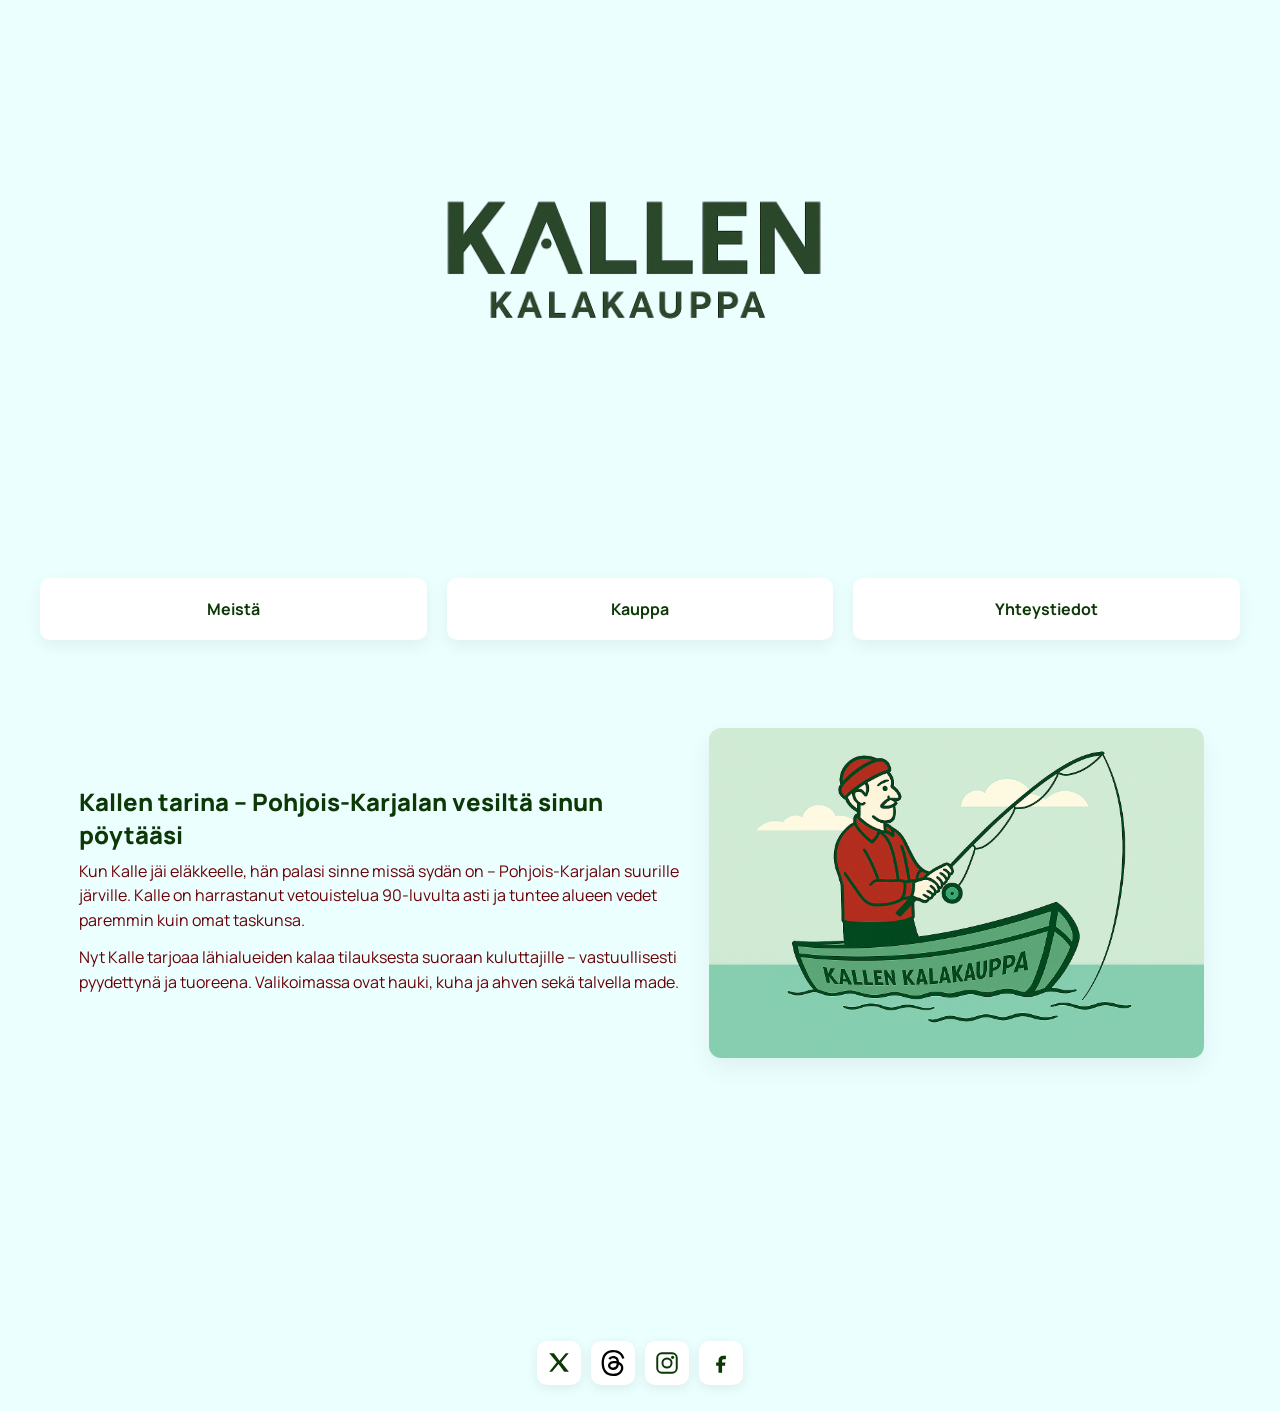
==== info.html @ 75b1b57a "Add files via upload metatiedot lisätty + päivitetty html kuvauksia" ====
<!DOCTYPE html>
<html lang="fi">
<head>
  <meta charset="UTF-8" />
  <meta name="viewport" content="width=device-width, initial-scale=1" />
  <title>Mikä on Kallen kalakauppa?</title>
  <meta name="Info sivu Kallen kalakaupasta" content="Kallen tarina. Vastuullista kalaa Pohjois-Karjalasta." />

  <!-- Ulkoinen tyyli + cache-buster -->
  <link rel="stylesheet" href="./tyylit.css?v=13" />
</head>
<body>

  <!-- ===== HEADER ===== -->
  <header class="site-header container">
    <!-- Logo keskitettynä -->
    <a href="index.html" class="brand" aria-label="Etusivu">
      <img src="KallenkalakauppaLogo.png" alt="Kallen kalakauppa" />
    </a>

    <!-- Burger (näkyy vain mobiilissa) -->
    <button class="burger" aria-label="Avaa valikko" aria-controls="paanav" aria-expanded="false">
      <!-- Inline-SVG: ei rikkoudu poluista -->
      <svg xmlns="http://www.w3.org/2000/svg" width="28" height="28"
           viewBox="0 0 24 24" aria-hidden="true" focusable="false">
        <path d="M3 6H21M3 12H21M3 18H21"
              stroke="#0C3806" stroke-width="2.2" stroke-linecap="round" fill="none"/>
      </svg>
    </button>

    <!-- Päänavigaatio: MOBIILISSA piilossa, aukeaa burgerista.
         TABLET/DESKTOP: PIILOSSA kokonaan (laatikot toimivat navigaationa) -->
    <nav id="paanav" class="nav" aria-label="Päänavigaatio">
      <ul>
        <li><a href="info.html">Meistä</a></li>
        <li><a href="kauppa.html">Kauppa</a></li>
        <li><a href="yhteystiedot.html">Yhteystiedot</a></li>
      </ul>
    </nav>
  </header>

  <!-- ===== LINKKIBOXIT (AINOA sisäinen navigaatio tablet/desktopissa) ===== -->
  <section class="links container" aria-label="Pikalinkit">
    <a class="box" href="info.html">Meistä</a>
    <a class="box" href="kauppa.html">Kauppa</a>
    <a class="box" href="yhteystiedot.html">Yhteystiedot</a>
  </section>

  <!-- ===== SISÄLTÖ ===== -->
  <main class="content container">

    <!-- ===== KALLEN TARINA + KUVA ===== -->
    <section class="story container" aria-labelledby="kallen-tarina-otsikko">
      <div class="story-grid">

        <!-- Teksti ENSIN pienillä näytöillä -->
        <article class="story-text">
          <h2 id="kallen-tarina-otsikko">Kallen tarina – Pohjois‑Karjalan vesiltä sinun pöytääsi</h2>

          <p>Kun Kalle jäi eläkkeelle, hän palasi sinne missä sydän on – Pohjois‑Karjalan suurille järville. Kalle on harrastanut vetouistelua 90‑luvulta asti ja tuntee alueen vedet paremmin kuin omat taskunsa.</p>

          <p>Nyt Kalle tarjoaa lähialueiden kalaa tilauksesta suoraan kuluttajille – vastuullisesti pyydettynä ja tuoreena. Valikoimassa ovat hauki, kuha ja ahven sekä talvella made.</p>

         

        </article>

        <!-- Kuva TOISENA pienillä näytöillä -->
        <figure class="story-image">
          <!-- Käytä viimeisintä kalastajakuvaa, jossa veneen kyljessä on teksti -->
          <img src="kalle.png"
               alt="Kalastaja punaisessa pipossa ja takissa seisoo veneessä ja kalastaa. Veneen kyljessä lukee KALLEN KALAKAUPPA." />
        </figure>

      </div>
    </section>
    <!-- ===== /KALLEN TARINA + KUVA ===== -->

  </main>

  <!-- ===== FOOTER (some-ikonit, skaalautuvat ja keskitetyt) ===== -->
  <footer class="site-footer" role="contentinfo">
    <nav class="social-icons container" aria-label="Sosiaalisen median linkit">
      <a class="social-link" href="https://x.com" target="_blank" rel="noopener" aria-label="X">
        <img src="x.svg" alt="X" />
      </a>
      <a class="social-link" href="https://threads.net" target="_blank" rel="noopener" aria-label="Threads">
        <img src="threads.svg" alt="Threads" />
      </a>
      <a class="social-link" href="https://instagram.com" target="_blank" rel="noopener" aria-label="Instagram">
        <img src="instagram.svg" alt="Instagram" />
      </a>
      <a class="social-link" href="https://facebook.com" target="_blank" rel="noopener" aria-label="Facebook">
        <img src="facebook.svg" alt="Facebook" />
      </a>
    </nav>
  </footer>

  <!-- ===== JS: burger avaa/sulkee valikon MOBIILISSA ===== -->
  <script>
    (function () {
      const burger = document.querySelector('.burger');
      const nav    = document.getElementById('paanav');
      if (!burger || !nav) return;

      function toggleNav(force) {
        const open = (typeof force === 'boolean') ? force : !nav.classList.contains('open');
        nav.classList.toggle('open', open);
        burger.setAttribute('aria-expanded', open ? 'true' : 'false');
      }

      burger.addEventListener('click', () => toggleNav());

      // Sulje ESC:llä
      window.addEventListener('keydown', (e) => { if (e.key === 'Escape') toggleNav(false); });

      // Sulje klikkaamalla ulkopuolelle
      document.addEventListener('click', (e) => {
        if (!nav.contains(e.target) && !burger.contains(e.target)) toggleNav(false);
      });

      // Kun siirrytään tablet/desktopiin, resetoi tila (nav piilossa isolla ruudulla)
      const mql = window.matchMedia('(min-width: 768px)');
      function onChange(e){
        if (e.matches) { nav.classList.remove('open'); burger.setAttribute('aria-expanded', 'false'); }
      }
      if (mql.addEventListener) mql.addEventListener('change', onChange);
      else mql.addListener(onChange);
    })();
  </script>

</body>
</html>
---- tyylit.css ----
/* ===========================
   FONTIT JA PERUSMUUTTUJAT
   =========================== */
@import url('https://fonts.googleapis.com/css2?family=Manrope:wght@300;400;500;600;700;800&display=swap');

:root{
  --bg: #ECFFFF;      /* tausta */
  --text: #0C3806;    /* pääteksti */
  --accent: #690006;  /* korostus */
  --maxw: 1200px;
  --gap: 20px;
  --radius: 10px;
}

html { font-size: 16px; }
* { box-sizing: border-box; }

body{
  margin: 0;
  font-family: 'Manrope', Arial, sans-serif;
  background: var(--bg);
  color: var(--text);
  min-height: 100vh;
  display: flex;
  flex-direction: column;
}

/* Keskityskontti */
.container{
  width: min(100% - 2rem, var(--maxw));
  margin-inline: auto;
}

/* ===========================
   HEADER + NAV (MOBIILI ENsin)
   =========================== */
.site-header{
  display: grid;
  grid-template-columns: 1fr auto;          /* brand | burger */
  grid-template-areas:
    "brand burger"
    "nav   nav";
  align-items: center;
  justify-items: center;                     /* keskittää solujen sisällön */
  gap: 10px 12px;
  padding: 14px 0;
  text-align: center;
}

.brand{
  grid-area: brand;
  display: inline-flex;
  align-items: center;
  justify-content: center;
  text-decoration: none;
  color: inherit;
}

.brand img{
  height: clamp(60px, 9vw, 140px);
  width: auto;
  max-width: 90vw;
}

.burger{
  grid-area: burger;
  appearance: none;
  border: 0;
  background: transparent;
  padding: 0;
  margin: 0;
  width: 44px;
  height: 44px;
  cursor: pointer;
  display: inline-flex;
  align-items: center;
  justify-content: center;
}

.burger svg, .burger img{
  width: 28px;
  height: 28px;
  display: block;
}

/* Nav: OLETUKSENA PIILOSSA mobiilissa; näkyy vain .open-luokalla */
.nav{
  grid-area: nav;
  display: none;
  background: #fff;
  border: 1px solid rgba(0,0,0,.08);
  box-shadow: 0 6px 18px rgba(0,0,0,.06);
  border-radius: 12px;
  padding: .4rem;
}
.nav.open{ display: block; }

.nav ul{
  list-style: none;
  margin: 0;
  padding: 0;
  display: flex;
  flex-direction: column; /* mobiilissa pystylistana */
  gap: 6px;
  align-items: center;
  justify-content: center;
  text-align: center;
}

.nav a{
  display: block;
  padding: .6rem 1rem;
  color: var(--text);
  text-decoration: none;
  border-radius: 999px;
}
.nav a:hover{
  background: rgba(0,0,0,.06);
}

/* ===========================
   LINKKIBOXIT
   =========================== */
/* Mobiili: laatikot PIILOSSA (käytetään burgeria) */
.links{
  display: none;
}

/* Laatikon ulkoasu (aktiivinen vasta tabletista ylöspäin) */
.box{
  background: #fff;
  padding: 20px;
  border-radius: var(--radius);
  box-shadow: 0 6px 16px rgba(0,0,0,.06);
  font-weight: 700;
  color: var(--text);
  text-decoration: none;
  text-align: center;
  transition: transform .15s ease, box-shadow .15s ease, background-color .15s ease;
}
.box:hover{
  transform: translateY(-2px);
  box-shadow: 0 10px 24px rgba(0,0,0,.10);
}

/* ===========================
   SISÄLTÖ
   =========================== */
.content{
  display: flex;
  flex-direction: column;
  align-items: center;     /* keskitys */
  gap: 12px;
  padding: 20px;
  text-align: center;
}

textarea{
  width: min(100%, 900px);
  height: 200px;
  padding: 10px;
  font-size: 16px;
  border-radius: 8px;
  border: 1px solid rgba(0,0,0,.15);
  outline: none;
}

/* ===========================
   FOOTER (pienet, skaalautuvat ikonit – keskitetty)
   =========================== */
.site-footer {
  margin-top: 200px;
  padding: 18px 0 26px;
  text-align: center;
  background: var(--bg);

}

.social-icons{
  display: grid;
  grid-auto-flow: column;
  grid-auto-columns: max-content;
  justify-content: center;  /* keskitys */
  align-items: center;
  gap: 10px;
  margin-inline: auto;
}

.social-link{
  display: inline-flex;
  align-items: center;
  justify-content: center;
  width: clamp(28px, 6vw, 44px);
  height: clamp(28px, 6vw, 44px);
  border-radius: 10px;
  background: #fff;
  box-shadow: 0 3px 12px rgba(0,0,0,.08);
  transition: transform .15s ease, box-shadow .15s ease, outline-color .15s ease;
  color: var(--text); /* jos käytät inline-SVG + currentColor */
}
.social-link img, .social-link svg{
  width: 60%;
  height: 60%;
  display: block;
}
.social-link:hover, .social-link:focus{
  transform: translateY(-1px);
  box-shadow: 0 6px 16px rgba(0,0,0,.12);
  outline: 2px solid var(--accent);
  outline-offset: 2px;
}

/* MEDIA-QUERYT  */
/* TABLET ≥ 768px:
   - Burger piiloon
   - HEADER-NAV PIILOSSA kokonaan (käytetään laatikoita)
   - Linkkiboksit  päällekkäin*/


   /* TABLET ≥ 768px */

@media (min-width: 768px){
  .burger { display: none; }
  .nav { display: none !important; }

  .links{
    display: grid !important;
    grid-template-columns: 1fr;   /* <-- päällekkäin (yksi sarake) */
    gap: var(--gap);
    margin: 40px auto;
    text-align: center;
    
  }
}

/* DESKTOP ≥ 1024px:
   - Linkkiboksit 3 sarakkeeksi
*/
@media (min-width: 1024px){
  .links{ grid-template-columns: repeat(3, 1fr); }
}

/* Hyvin kapeat puhelimet → some-ikonit voivat rivittyä kahteen */
@media (max-width: 360px){
  .social-icons{
    grid-auto-flow: row;
    grid-template-columns: repeat(2, minmax(28px, 1fr));
    gap: 10px 14px;
  }
}

/* SUURENNETTU JA SKAALAUTUVA LOGO */
  
.site-header img {
  height: 500px;
  width: auto;
}

/* Otsikot */

h2 {color: #690006}
h3 {color: #0C3806}
h4 {color:#690006}
h6 {font-size: 8px;}

/* ===== KALLEN TARINA + KUVA ===== */
.story {
  padding: 20px 0 32px;
}

.story-grid {
  display: grid;
  grid-template-columns: 1fr;    /* mobiili: pinottu */
  gap: clamp(16px, 3vw, 28px);
  align-items: center;
}

/* Tekstilohko */
.story-text {
  order: 1;                      /* mobiilissa teksti ensin */
  text-align: left;
}

.story-text h2 {
  color: var(--text);
  font-weight: 800;
  margin: 0 0 8px 0;
}

.story-text p {
  margin: 0 0 12px 0;
  line-height: 1.55;
}

.selling-points {
  margin: 4px 0 16px 1.2rem;
  padding: 0;
}
.selling-points li {
  margin-bottom: 6px;
}

/* Toimintapainike */
.btn-cta {
  display: inline-block;
  background: var(--text);
  color: #fff;
  text-decoration: none;
  padding: 10px 16px;
  border-radius: 10px;
  transition: transform .15s ease, box-shadow .15s ease, background-color .15s ease;
}
.btn-cta:hover,
.btn-cta:focus {
  background: var(--accent);
  box-shadow: 0 8px 20px rgba(0,0,0,.14);
  outline: 2px solid var(--accent);
  outline-offset: 2px;
}

/* Kuvan lohko */
.story-image {
  order: 2;                      /* mobiilissa kuva toisena */
  margin: 0;
  text-align: center;
}
.story-image img {
  width: 100%;
  height: auto;
  max-width: 720px;              /* rajoita leveyttä isoilla näytöillä */
  border-radius: 12px;
  box-shadow: 0 10px 24px rgba(0,0,0,.06);
}

/* --- Tablet & Desktop: vierekkäin --- */
@media (min-width: 768px) {
  .story-grid {
    grid-template-columns: 1.1fr 0.9fr; /* teksti hieman leveämpi */
  }
  .story-text { order: 1; }
  .story-image { order: 2; }
}

/* --- Leveillä näytöillä vielä vähän tilaa ympärille --- */
@media (min-width: 1200px) {
  .story { padding: 28px 0 40px; }
}
/* ===== KALLEN TARINA + KUVA info.html säädöt ===== */
.story {
  padding: 20px 0 32px;
}

.story-grid {
  display: grid;
  grid-template-columns: 1fr;                  /* mobiili: pinottu */
  gap: clamp(16px, 3vw, 28px);
  align-items: center;                          /* pysty-keskitys */
  justify-items: center;                        /* vaaka-keskitys (KUVA + TEKSTI) */
}

/* Tekstilohko */
.story-text {
  order: 1;                                     /* mobiilissa teksti ensin */
  text-align: center;                           /* mobiilissa tekstikin keskelle */
}

.story-text h2 {
  color: var(--text);
  font-weight: 800;
  margin: 0 0 8px 0;
}

.story-text p {
  color: #690006;
  margin: 0 0 12px 0;
  line-height: 1.55;
}

.selling-points {
  margin: 4px 0 16px 1.2rem;
  padding: 0;
  text-align: left;                             /* luettelon kohdat luettaviksi */
  max-width: 60ch;                              /* rivinpituus hallintaan */
}
.selling-points li {
  margin-bottom: 6px;
}

/* Toimintapainike */
.btn-cta {
  display: inline-block;
  background: var(--text);
  color: #fff;
  text-decoration: none;
  padding: 10px 16px;
  border-radius: 10px;
  transition: transform .15s ease, box-shadow .15s ease, background-color .15s ease;
}
.btn-cta:hover,
.btn-cta:focus {
  background: var(--accent);
  box-shadow: 0 8px 20px rgba(0,0,0,.14);
  outline: 2px solid var(--accent);
  outline-offset: 2px;
}

/* Kuvan lohko */
.story-image {
  order: 2;                                     /* mobiilissa kuva toisena */
  margin: 0;
  text-align: center;
}
.story-image img {
  width: 100%;
  height: auto;
  max-width: 720px;                             /* rajoita leveyttä isoilla näytöillä */
  border-radius: 12px;
  box-shadow: 0 10px 24px rgba(0,0,0,.06);
}

/* --- Tablet & Desktop: vierekkäin ja keskitettynä --- */
@media (min-width: 768px) {
  .story-grid {
    grid-template-columns: 1.1fr 0.9fr;         /* teksti hieman leveämpi */
    place-items: center;                         /* keskitys molempiin suuntiin */
  }
  .story-text { 
    order: 1; 
    text-align: left;                            /* parempi luettavuus leveällä */
    max-width: 60ch; 
  }
  .story-image { order: 2; }
}

/* --- Leveillä näytöillä vielä vähän tilaa ympärille --- */
@media (min-width: 1200px) {
  .story { padding: 28px 0 40px; }
}
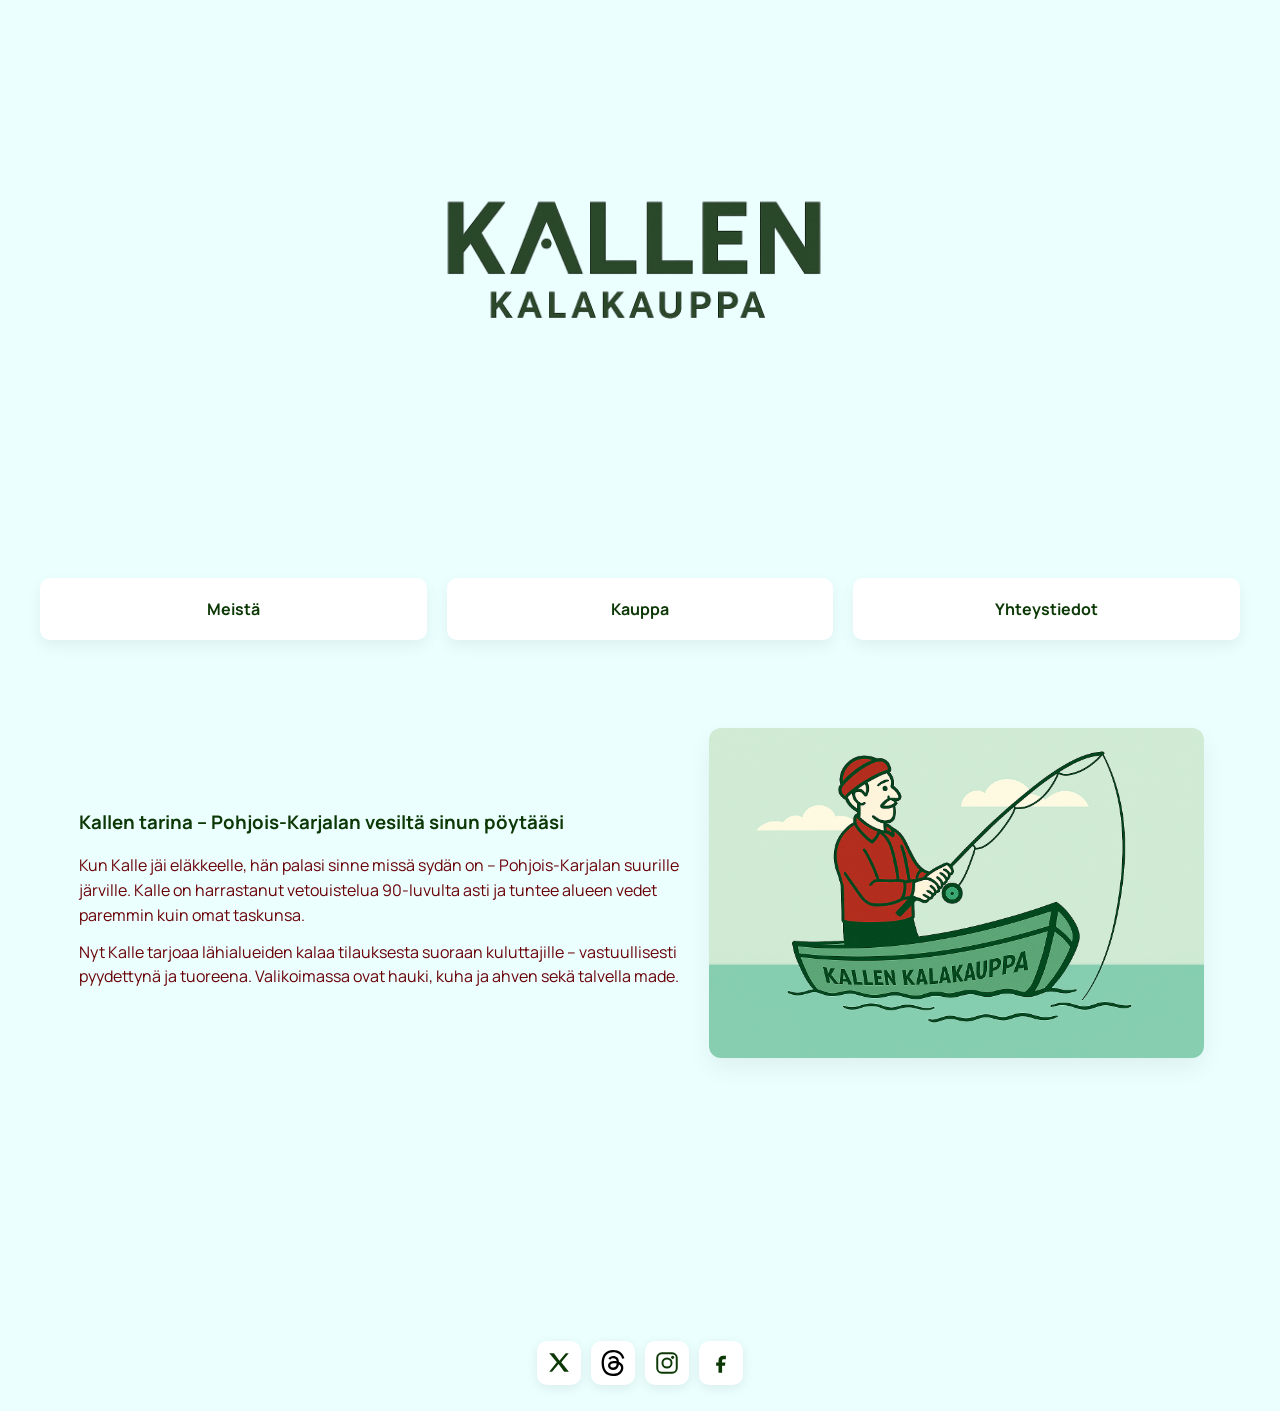
==== commit 1e5f63b2: "Add files via upload" ====
--- a/info.html
+++ b/info.html
@@ -56,7 +56,7 @@
 
         <!-- Teksti ENSIN pienillä näytöillä -->
         <article class="story-text">
-          <h2 id="kallen-tarina-otsikko">Kallen tarina – Pohjois‑Karjalan vesiltä sinun pöytääsi</h2>
+          <h1 id="kallen-tarina-otsikko">Kallen tarina – Pohjois‑Karjalan vesiltä sinun pöytääsi</h1>
 
           <p>Kun Kalle jäi eläkkeelle, hän palasi sinne missä sydän on – Pohjois‑Karjalan suurille järville. Kalle on harrastanut vetouistelua 90‑luvulta asti ja tuntee alueen vedet paremmin kuin omat taskunsa.</p>
 
@@ -70,7 +70,7 @@
         <figure class="story-image">
           <!-- Käytä viimeisintä kalastajakuvaa, jossa veneen kyljessä on teksti -->
           <img src="kalle.png"
-               alt="Kalastaja punaisessa pipossa ja takissa seisoo veneessä ja kalastaa. Veneen kyljessä lukee KALLEN KALAKAUPPA." />
+               alt="Kalastaja seisoo veneessä ja kalastaa. Veneen kyljessä lukee KALLEN KALAKAUPPA." />
         </figure>
 
       </div>
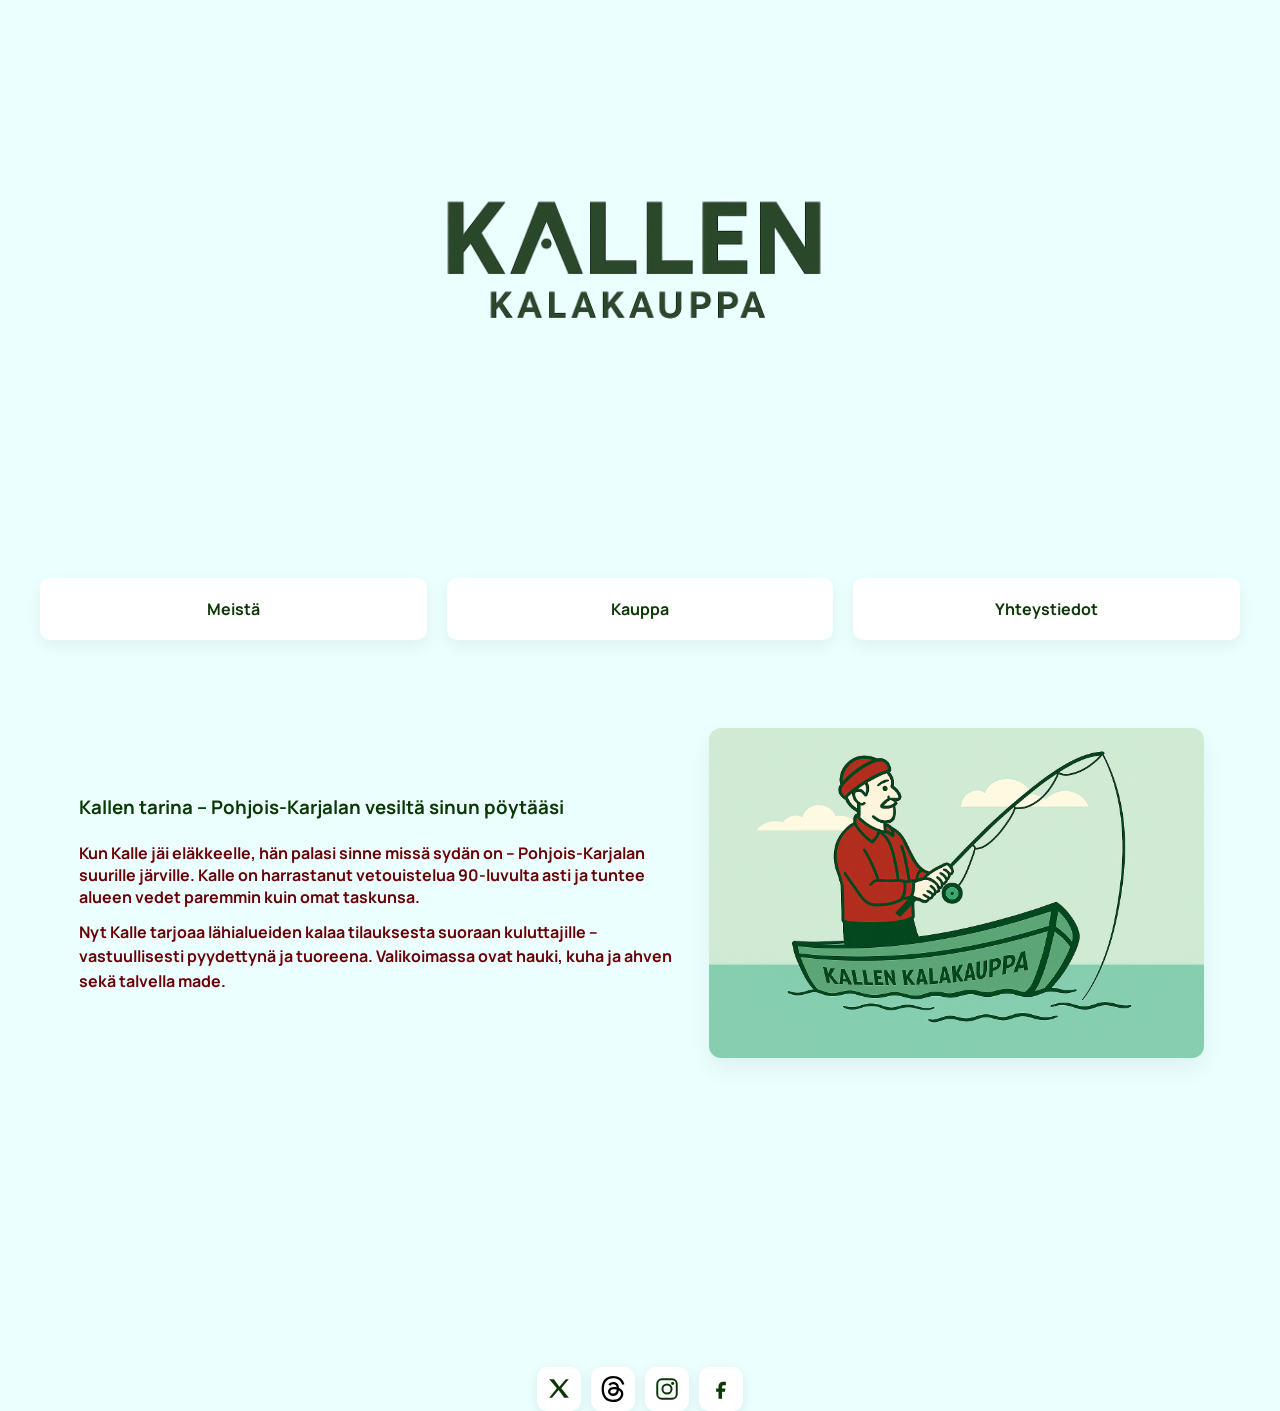
==== commit 84189084: "Add files via upload" ====
--- a/info.html
+++ b/info.html
@@ -2,13 +2,13 @@
 <!DOCTYPE html>
 <html lang="fi">
 <head>
-  <meta charset="UTF-8" />
-  <meta name="viewport" content="width=device-width, initial-scale=1" />
+  <meta charset="UTF-8">
+  <meta name="viewport" content="width=device-width, initial-scale=1">
   <title>Mikä on Kallen kalakauppa?</title>
-  <meta name="Info sivu Kallen kalakaupasta" content="Kallen tarina. Vastuullista kalaa Pohjois-Karjalasta." />
+  <meta name="Info sivu Kallen kalakaupasta" content="Kallen tarina. Vastuullista kalaa Pohjois-Karjalasta.">
 
   <!-- Ulkoinen tyyli + cache-buster -->
-  <link rel="stylesheet" href="./tyylit.css?v=13" />
+  <link rel="stylesheet" href="./tyylit.css?v=13">
 </head>
 <body>
 
@@ -16,7 +16,7 @@
   <header class="site-header container">
     <!-- Logo keskitettynä -->
     <a href="index.html" class="brand" aria-label="Etusivu">
-      <img src="KallenkalakauppaLogo.png" alt="Kallen kalakauppa" />
+      <img src="KallenkalakauppaLogo.png" alt="Kallen kalakauppa">
     </a>
 
     <!-- Burger (näkyy vain mobiilissa) -->
@@ -58,9 +58,9 @@
         <article class="story-text">
           <h1 id="kallen-tarina-otsikko">Kallen tarina – Pohjois‑Karjalan vesiltä sinun pöytääsi</h1>
 
-          <p>Kun Kalle jäi eläkkeelle, hän palasi sinne missä sydän on – Pohjois‑Karjalan suurille järville. Kalle on harrastanut vetouistelua 90‑luvulta asti ja tuntee alueen vedet paremmin kuin omat taskunsa.</p>
+          <h4>Kun Kalle jäi eläkkeelle, hän palasi sinne missä sydän on – Pohjois‑Karjalan suurille järville. Kalle on harrastanut vetouistelua 90‑luvulta asti ja tuntee alueen vedet paremmin kuin omat taskunsa.</p>
 
-          <p>Nyt Kalle tarjoaa lähialueiden kalaa tilauksesta suoraan kuluttajille – vastuullisesti pyydettynä ja tuoreena. Valikoimassa ovat hauki, kuha ja ahven sekä talvella made.</p>
+          <p>Nyt Kalle tarjoaa lähialueiden kalaa tilauksesta suoraan kuluttajille – vastuullisesti pyydettynä ja tuoreena. Valikoimassa ovat hauki, kuha ja ahven sekä talvella made.</p></h4>
 
          
 
@@ -70,7 +70,7 @@
         <figure class="story-image">
           <!-- Käytä viimeisintä kalastajakuvaa, jossa veneen kyljessä on teksti -->
           <img src="kalle.png"
-               alt="Kalastaja seisoo veneessä ja kalastaa. Veneen kyljessä lukee KALLEN KALAKAUPPA." />
+               alt="Kalastaja seisoo veneessä ja kalastaa. Veneen kyljessä lukee KALLEN KALAKAUPPA.">
         </figure>
 
       </div>
@@ -80,19 +80,19 @@
   </main>
 
   <!-- ===== FOOTER (some-ikonit, skaalautuvat ja keskitetyt) ===== -->
-  <footer class="site-footer" role="contentinfo">
+  <footer class="site-footer"></footer>
     <nav class="social-icons container" aria-label="Sosiaalisen median linkit">
       <a class="social-link" href="https://x.com" target="_blank" rel="noopener" aria-label="X">
-        <img src="x.svg" alt="X" />
+        <img src="x.svg" alt="X">
       </a>
       <a class="social-link" href="https://threads.net" target="_blank" rel="noopener" aria-label="Threads">
-        <img src="threads.svg" alt="Threads" />
+        <img src="threads.svg" alt="Threads">
       </a>
       <a class="social-link" href="https://instagram.com" target="_blank" rel="noopener" aria-label="Instagram">
-        <img src="instagram.svg" alt="Instagram" />
+        <img src="instagram.svg" alt="Instagram">
       </a>
       <a class="social-link" href="https://facebook.com" target="_blank" rel="noopener" aria-label="Facebook">
-        <img src="facebook.svg" alt="Facebook" />
+        <img src="facebook.svg" alt="Facebook">
       </a>
     </nav>
   </footer>
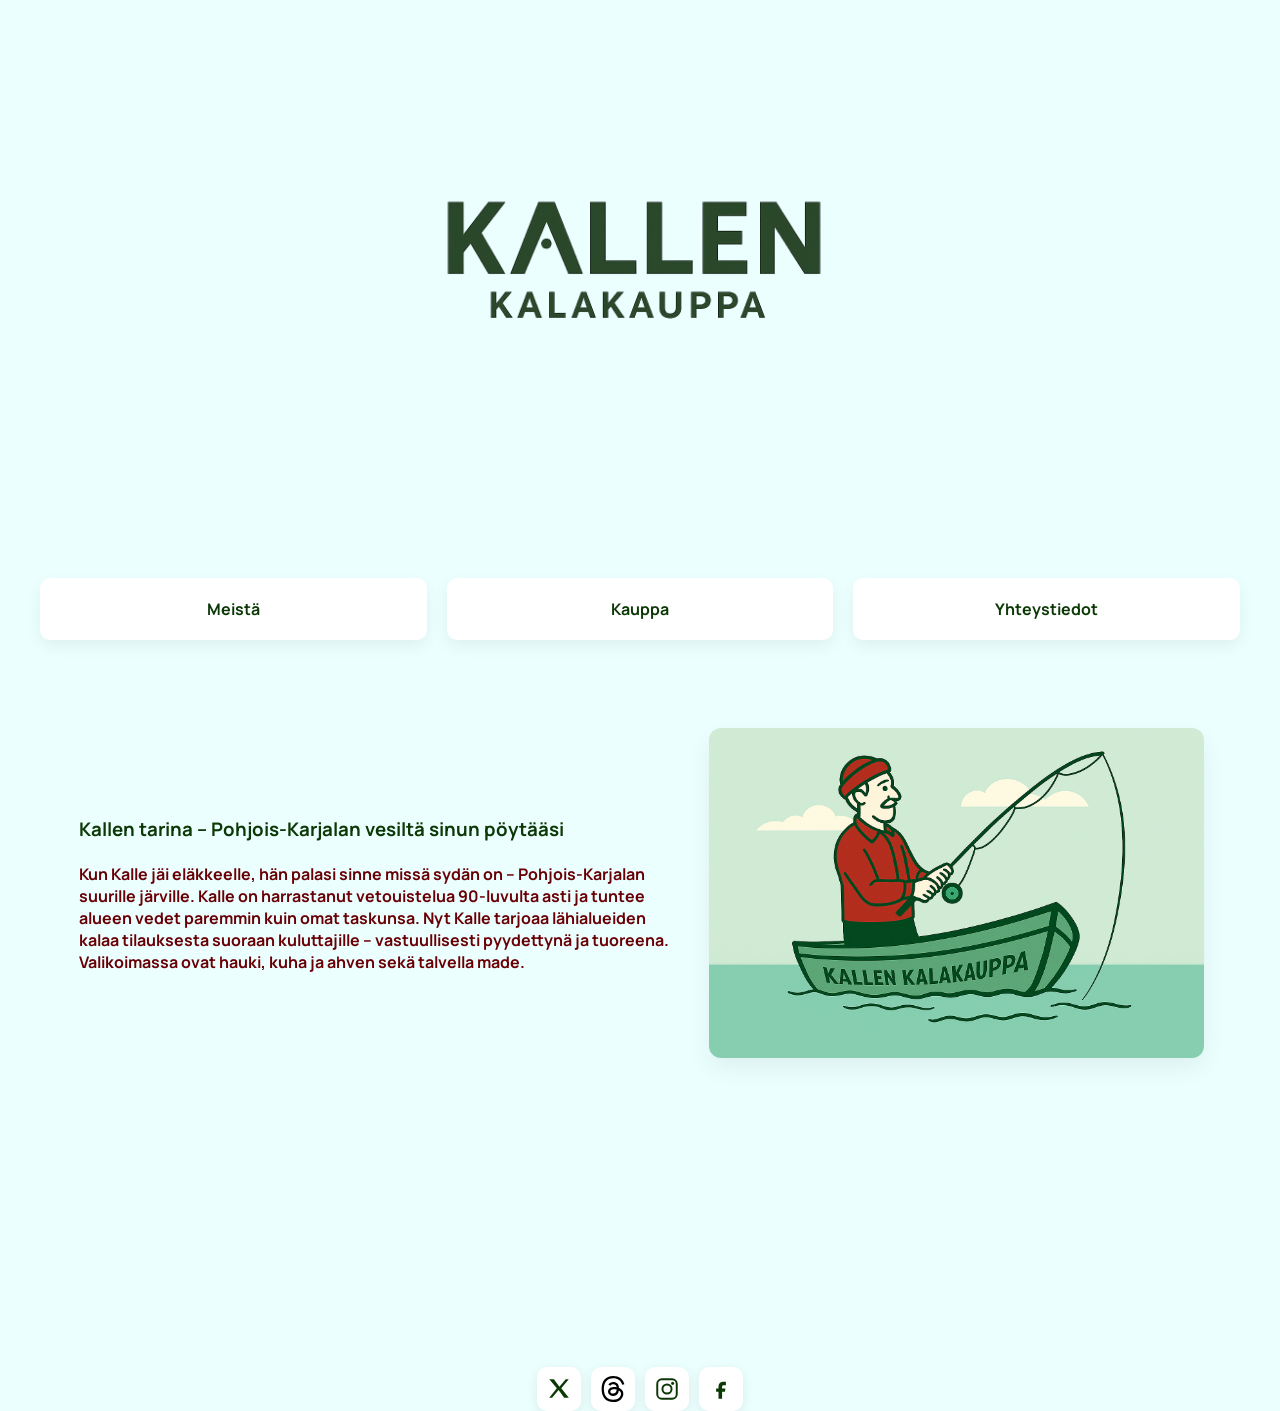
==== commit 0457e90c: "Add files via upload" ====
--- a/info.html
+++ b/info.html
@@ -58,9 +58,9 @@
         <article class="story-text">
           <h1 id="kallen-tarina-otsikko">Kallen tarina – Pohjois‑Karjalan vesiltä sinun pöytääsi</h1>
 
-          <h4>Kun Kalle jäi eläkkeelle, hän palasi sinne missä sydän on – Pohjois‑Karjalan suurille järville. Kalle on harrastanut vetouistelua 90‑luvulta asti ja tuntee alueen vedet paremmin kuin omat taskunsa.</p>
+          <h4>Kun Kalle jäi eläkkeelle, hän palasi sinne missä sydän on – Pohjois‑Karjalan suurille järville. Kalle on harrastanut vetouistelua 90‑luvulta asti ja tuntee alueen vedet paremmin kuin omat taskunsa.
 
-          <p>Nyt Kalle tarjoaa lähialueiden kalaa tilauksesta suoraan kuluttajille – vastuullisesti pyydettynä ja tuoreena. Valikoimassa ovat hauki, kuha ja ahven sekä talvella made.</p></h4>
+          Nyt Kalle tarjoaa lähialueiden kalaa tilauksesta suoraan kuluttajille – vastuullisesti pyydettynä ja tuoreena. Valikoimassa ovat hauki, kuha ja ahven sekä talvella made.</h4>
 
          
 
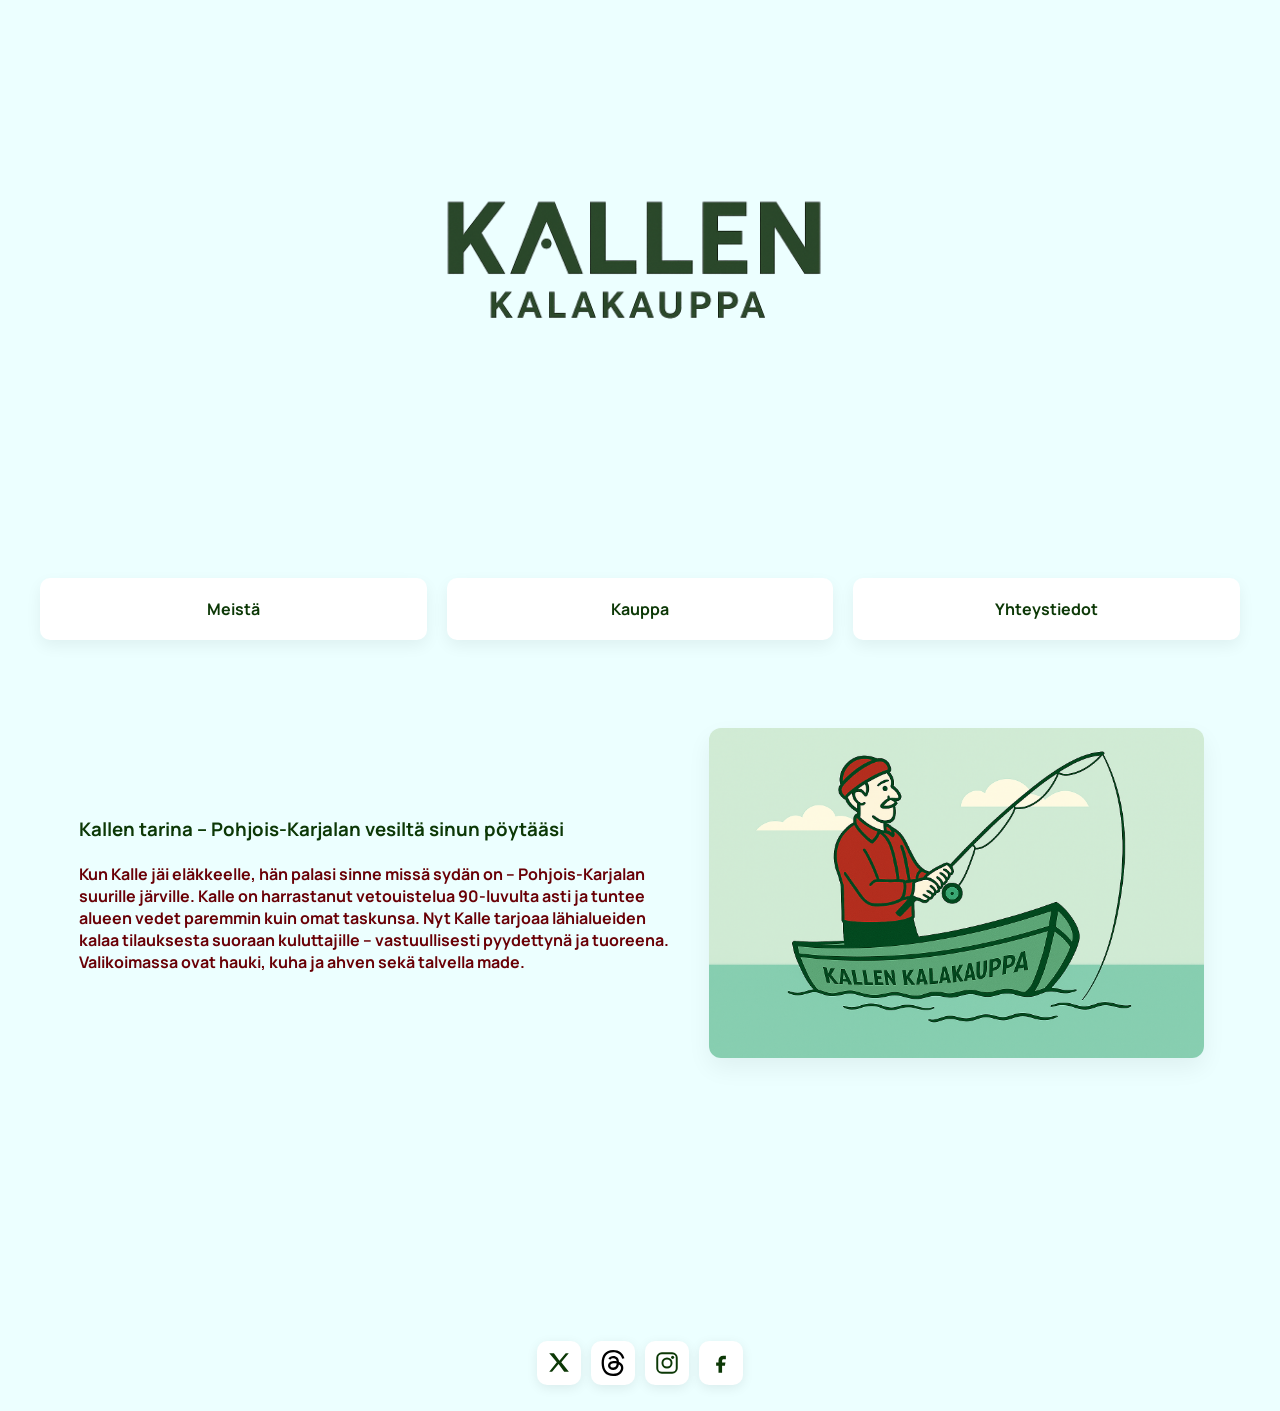
==== commit c79118b7: "Add files via upload" ====
--- a/info.html
+++ b/info.html
@@ -80,7 +80,7 @@
   </main>
 
   <!-- ===== FOOTER (some-ikonit, skaalautuvat ja keskitetyt) ===== -->
-  <footer class="site-footer"></footer>
+  <footer class="site-footer">
     <nav class="social-icons container" aria-label="Sosiaalisen median linkit">
       <a class="social-link" href="https://x.com" target="_blank" rel="noopener" aria-label="X">
         <img src="x.svg" alt="X">
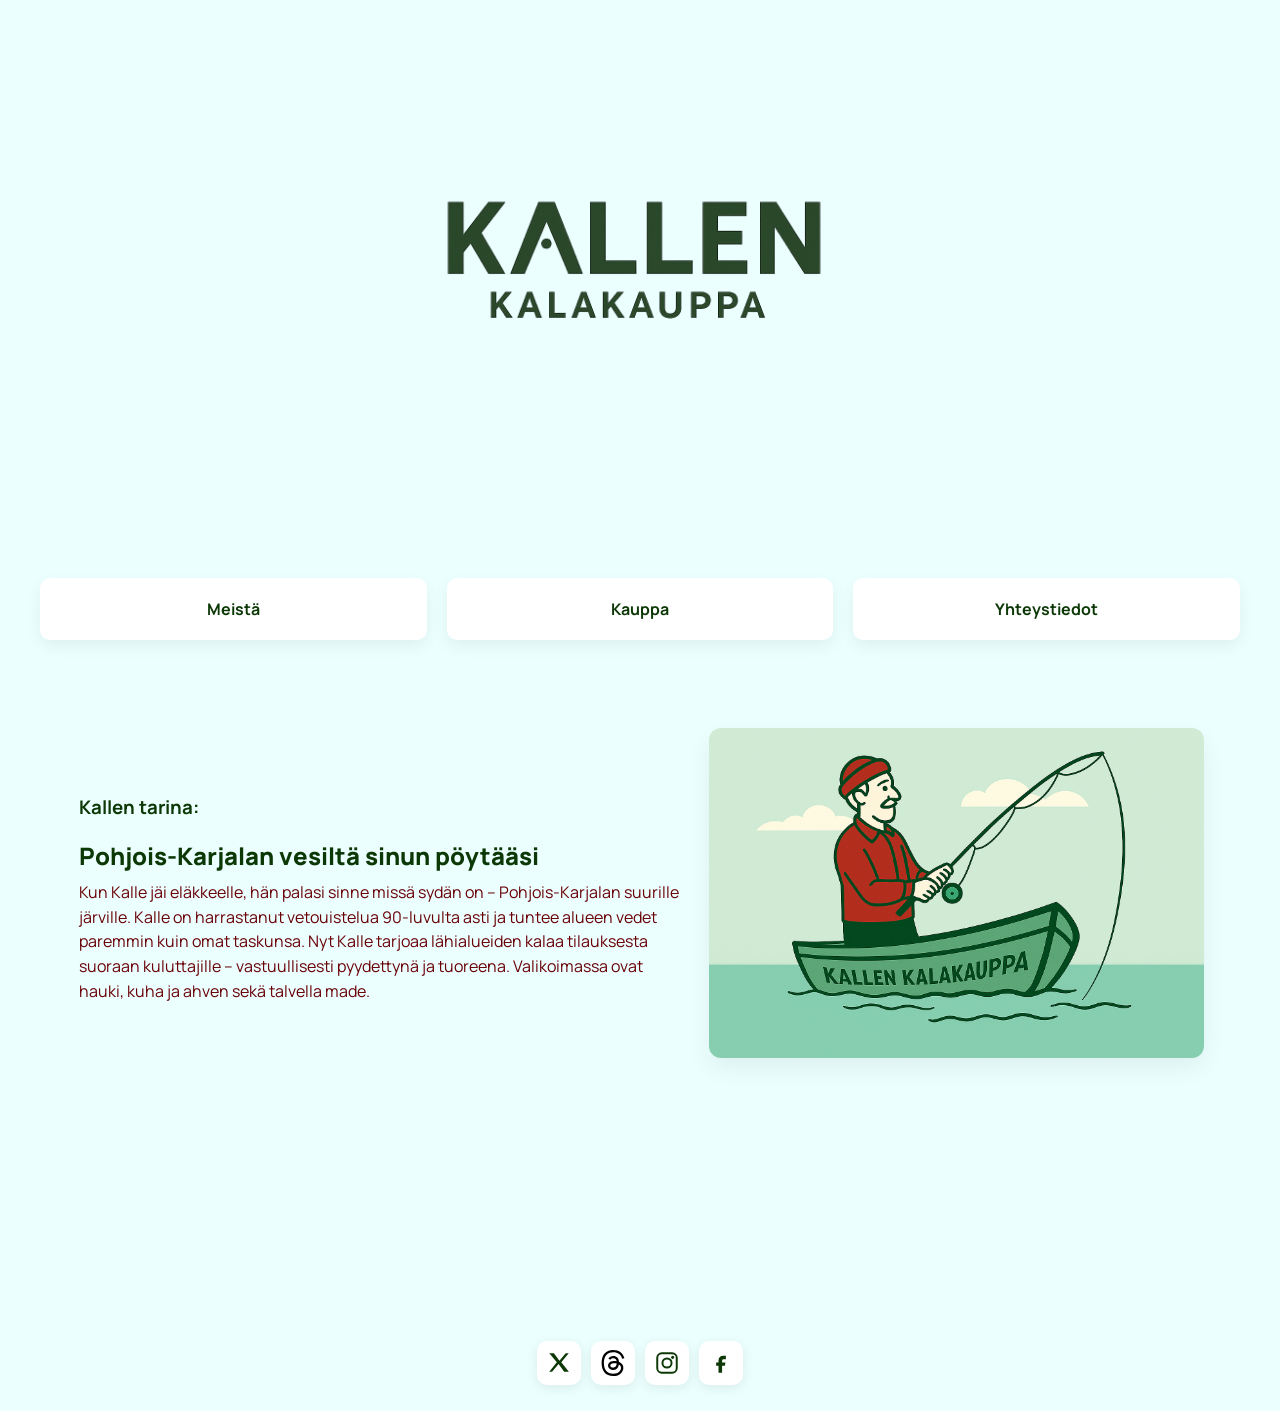
==== commit ae0eb324: "Add files via upload" ====
--- a/info.html
+++ b/info.html
@@ -56,11 +56,14 @@
 
         <!-- Teksti ENSIN pienillä näytöillä -->
         <article class="story-text">
-          <h1 id="kallen-tarina-otsikko">Kallen tarina – Pohjois‑Karjalan vesiltä sinun pöytääsi</h1>
+          <h1 id="kallen-tarina-otsikko">Kallen tarina:</h1>
+          
+          <h2>Pohjois‑Karjalan vesiltä sinun pöytääsi</h2>
 
-          <h4>Kun Kalle jäi eläkkeelle, hän palasi sinne missä sydän on – Pohjois‑Karjalan suurille järville. Kalle on harrastanut vetouistelua 90‑luvulta asti ja tuntee alueen vedet paremmin kuin omat taskunsa.
-
-          Nyt Kalle tarjoaa lähialueiden kalaa tilauksesta suoraan kuluttajille – vastuullisesti pyydettynä ja tuoreena. Valikoimassa ovat hauki, kuha ja ahven sekä talvella made.</h4>
+          <p>Kun Kalle jäi eläkkeelle, hän palasi sinne missä sydän on – Pohjois‑Karjalan suurille järville.
+          
+           Kalle on harrastanut vetouistelua 90‑luvulta asti ja tuntee alueen vedet paremmin kuin omat taskunsa.
+          Nyt Kalle tarjoaa lähialueiden kalaa tilauksesta suoraan kuluttajille – vastuullisesti pyydettynä ja tuoreena. Valikoimassa ovat hauki, kuha ja ahven sekä talvella made.</p>
 
          
 
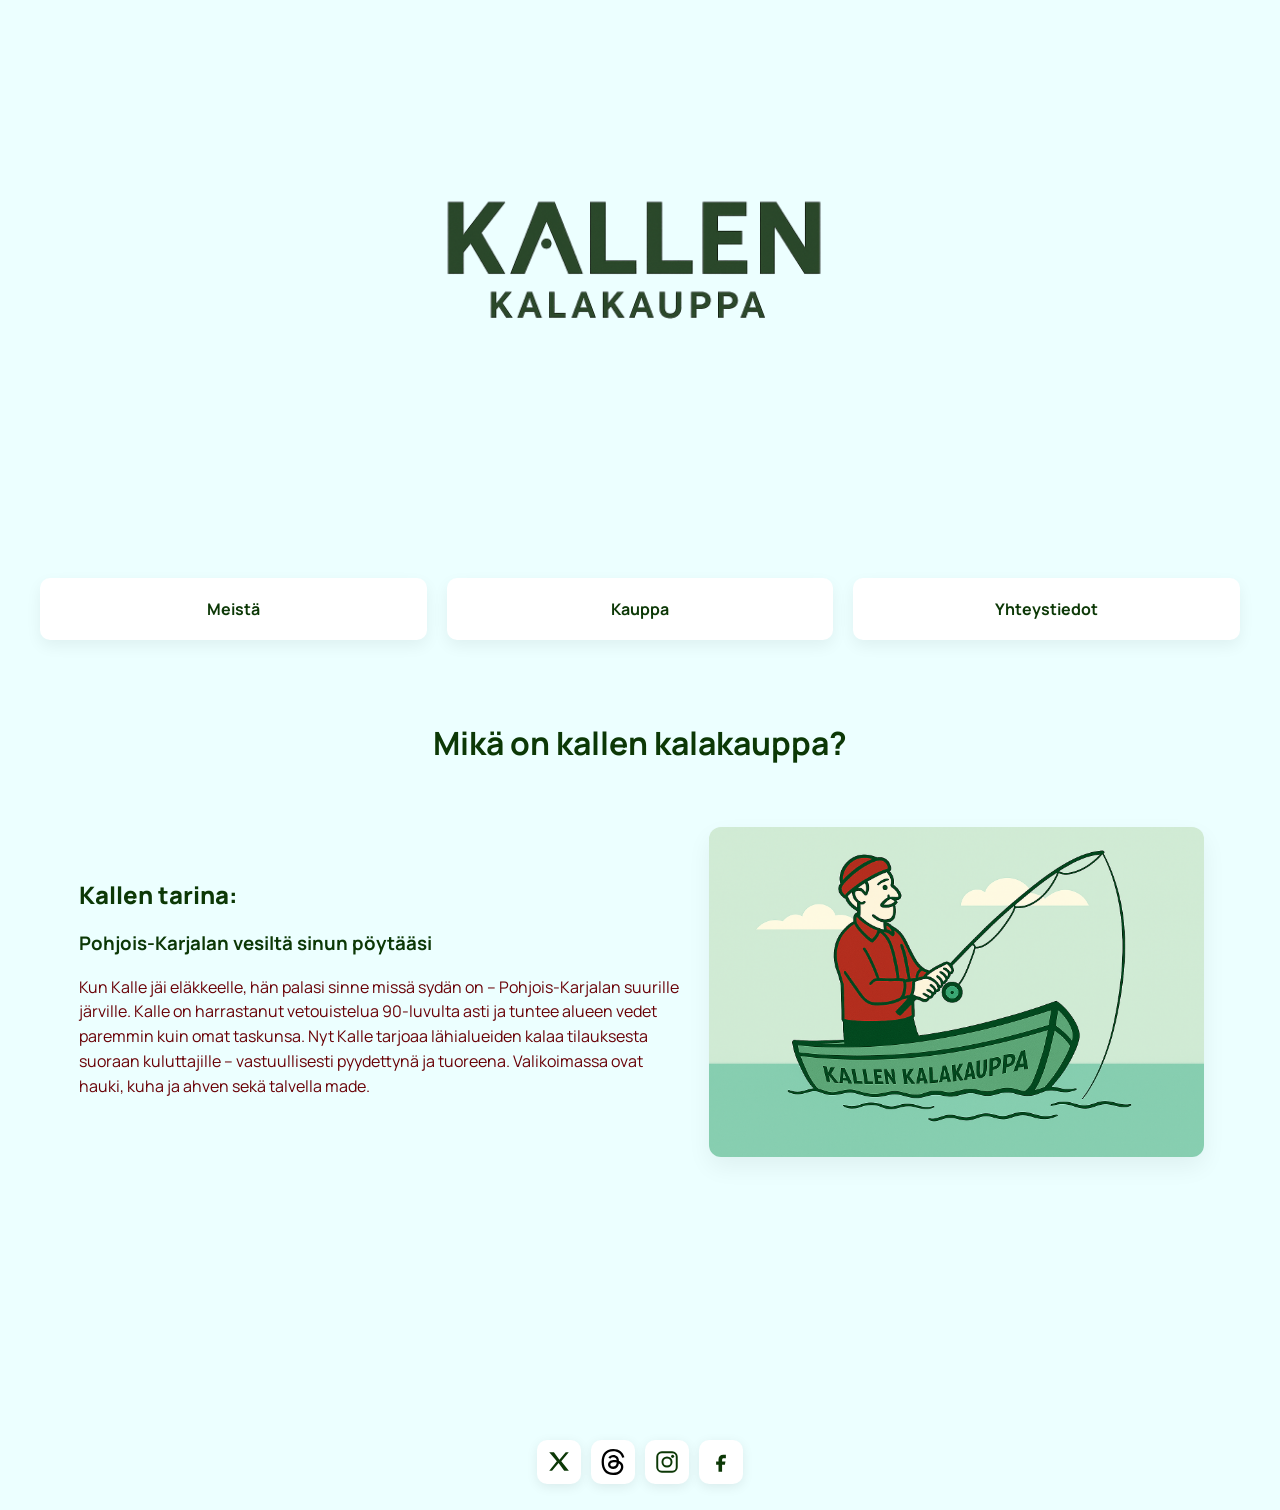
==== commit 95f4df11: "Add files via upload" ====
--- a/info.html
+++ b/info.html
@@ -50,34 +50,32 @@
   <!-- ===== SISÄLTÖ ===== -->
   <main class="content container">
 
+    <h1>Mikä on kallen kalakauppa?</h1>
+
     <!-- ===== KALLEN TARINA + KUVA ===== -->
     <section class="story container" aria-labelledby="kallen-tarina-otsikko">
-      <div class="story-grid">
+  <div class="story-grid">
 
-        <!-- Teksti ENSIN pienillä näytöillä -->
-        <article class="story-text">
-          <h1 id="kallen-tarina-otsikko">Kallen tarina:</h1>
-          
-          <h2>Pohjois‑Karjalan vesiltä sinun pöytääsi</h2>
+    <article class="story-text">
+      <h2 id="kallen-tarina-otsikko">Kallen tarina:</h2>
 
-          <p>Kun Kalle jäi eläkkeelle, hän palasi sinne missä sydän on – Pohjois‑Karjalan suurille järville.
-          
-           Kalle on harrastanut vetouistelua 90‑luvulta asti ja tuntee alueen vedet paremmin kuin omat taskunsa.
-          Nyt Kalle tarjoaa lähialueiden kalaa tilauksesta suoraan kuluttajille – vastuullisesti pyydettynä ja tuoreena. Valikoimassa ovat hauki, kuha ja ahven sekä talvella made.</p>
+      <h3>Pohjois‑Karjalan vesiltä sinun pöytääsi</h3>
 
-         
+      <p>
+        Kun Kalle jäi eläkkeelle, hän palasi sinne missä sydän on – Pohjois‑Karjalan suurille järville.
+        Kalle on harrastanut vetouistelua 90‑luvulta asti ja tuntee alueen vedet paremmin kuin omat taskunsa.
+        Nyt Kalle tarjoaa lähialueiden kalaa tilauksesta suoraan kuluttajille – vastuullisesti pyydettynä ja tuoreena.
+        Valikoimassa ovat hauki, kuha ja ahven sekä talvella made.
+      </p>
+    </article>
 
-        </article>
+    <figure class="story-image">
+      <img src="kalle.png"
+           alt="Kalastaja seisoo veneessä ja kalastaa. Veneen kyljessä lukee KALLEN KALAKAUPPA.">
+    </figure>
 
-        <!-- Kuva TOISENA pienillä näytöillä -->
-        <figure class="story-image">
-          <!-- Käytä viimeisintä kalastajakuvaa, jossa veneen kyljessä on teksti -->
-          <img src="kalle.png"
-               alt="Kalastaja seisoo veneessä ja kalastaa. Veneen kyljessä lukee KALLEN KALAKAUPPA.">
-        </figure>
-
-      </div>
-    </section>
+  </div>
+</section>
     <!-- ===== /KALLEN TARINA + KUVA ===== -->
 
   </main>
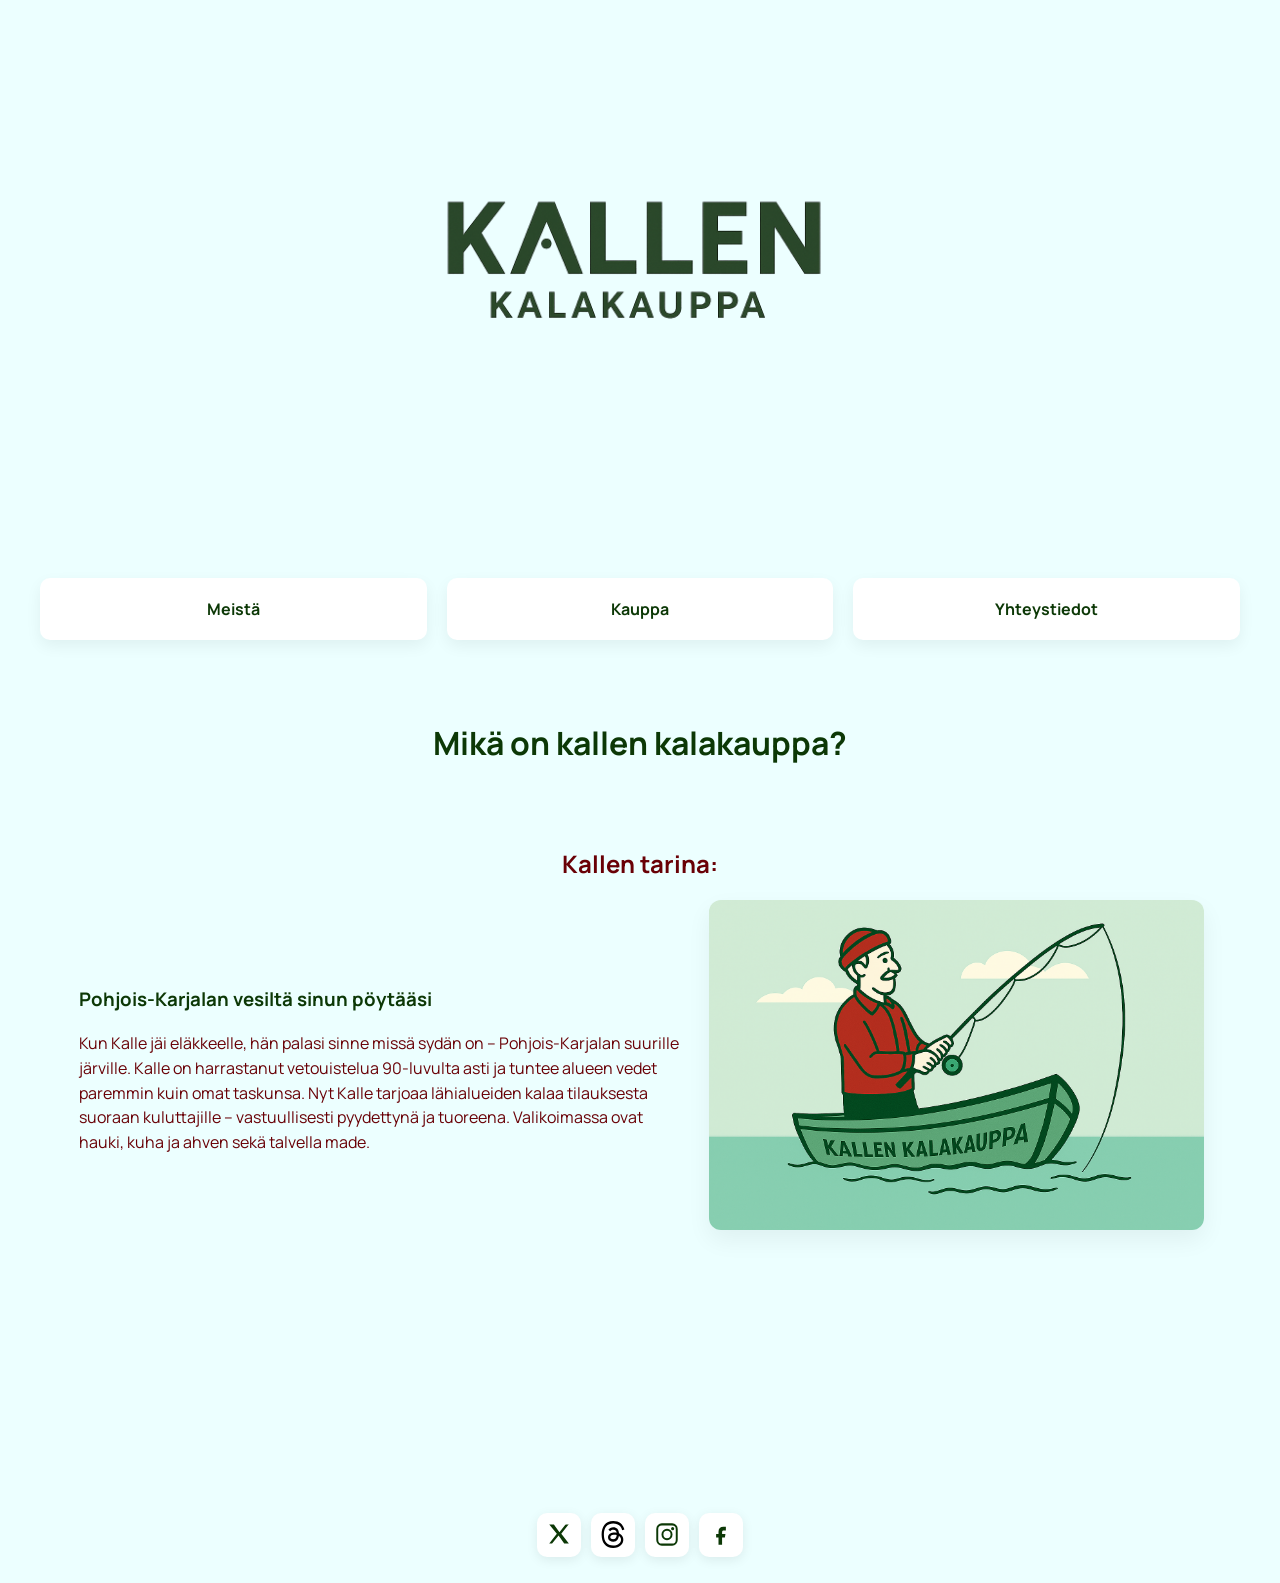
==== commit 9cfc7be7: "Add files via upload" ====
--- a/info.html
+++ b/info.html
@@ -54,10 +54,12 @@
 
     <!-- ===== KALLEN TARINA + KUVA ===== -->
     <section class="story container" aria-labelledby="kallen-tarina-otsikko">
-  <div class="story-grid">
+       
+      <h2 id="kallen-tarina-otsikko">Kallen tarina:</h2>
+
+      <div class="story-grid">
 
     <article class="story-text">
-      <h2 id="kallen-tarina-otsikko">Kallen tarina:</h2>
 
       <h3>Pohjois‑Karjalan vesiltä sinun pöytääsi</h3>
 
